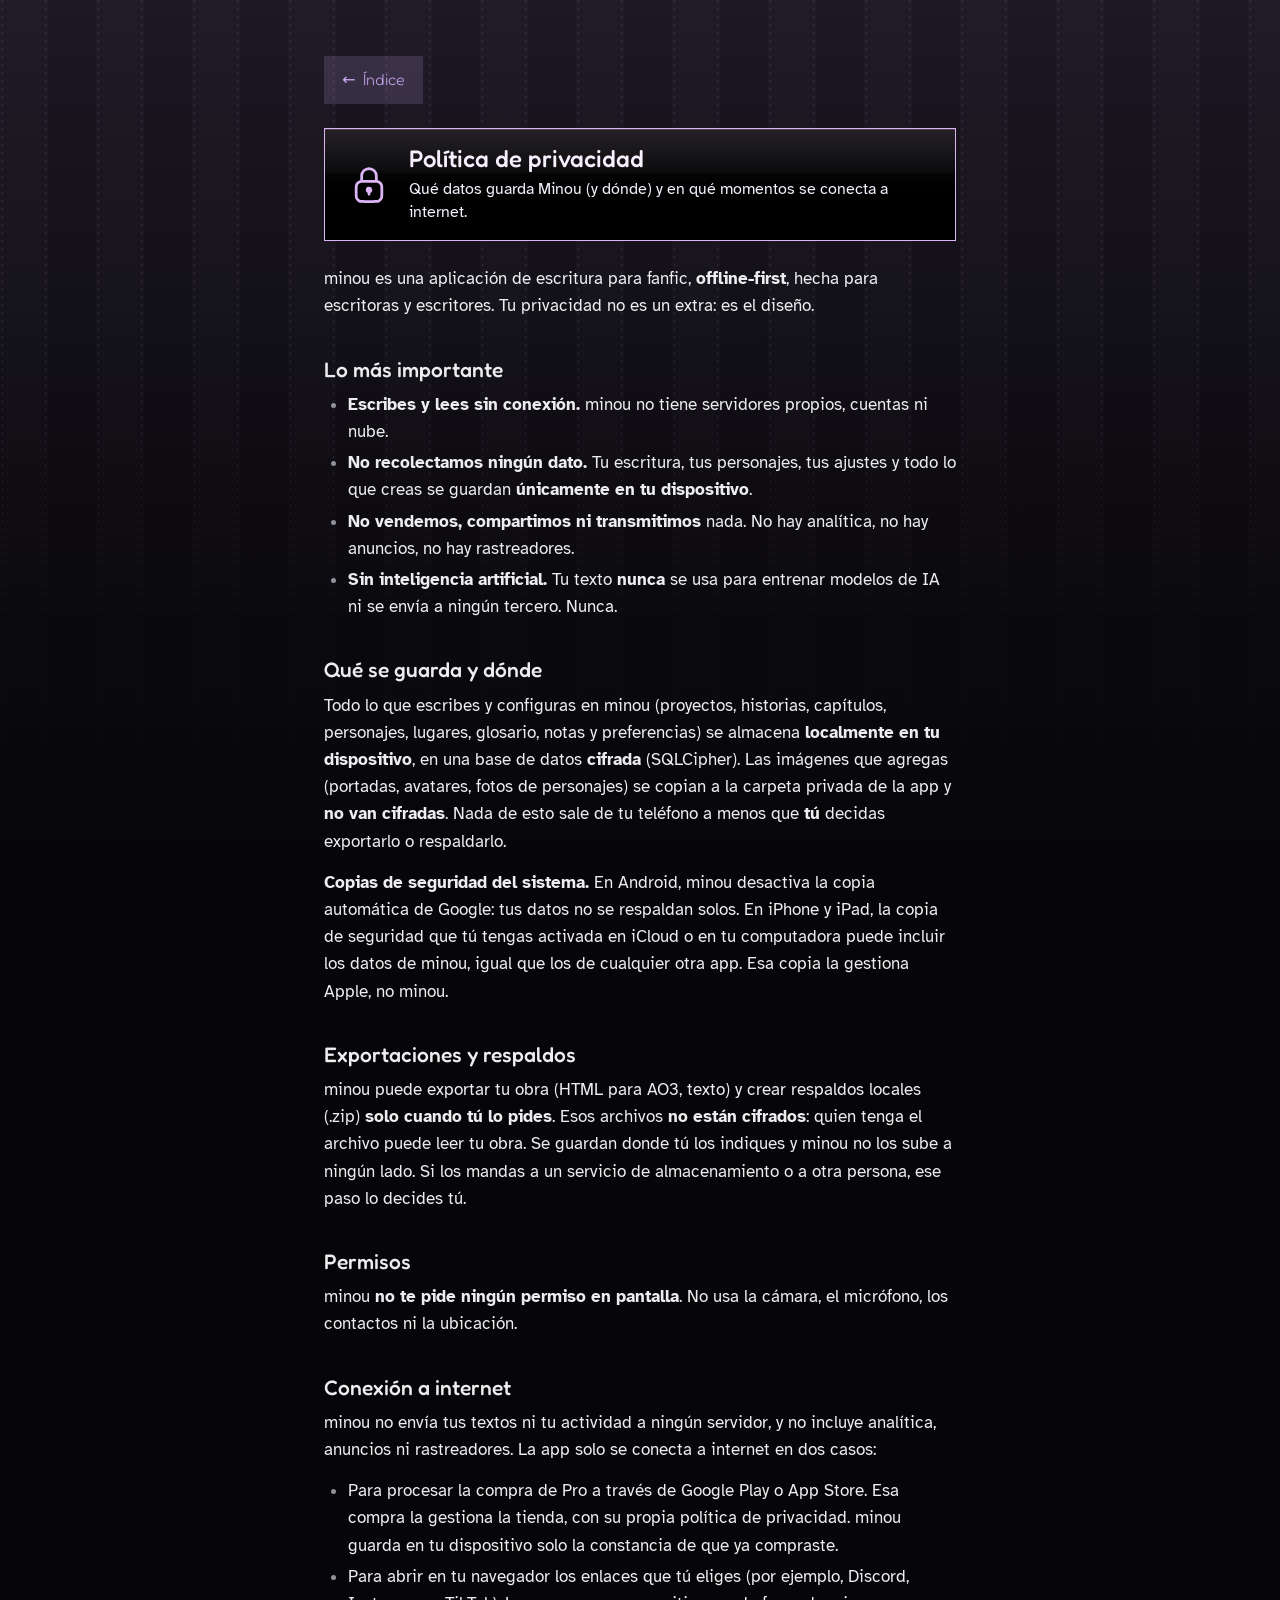
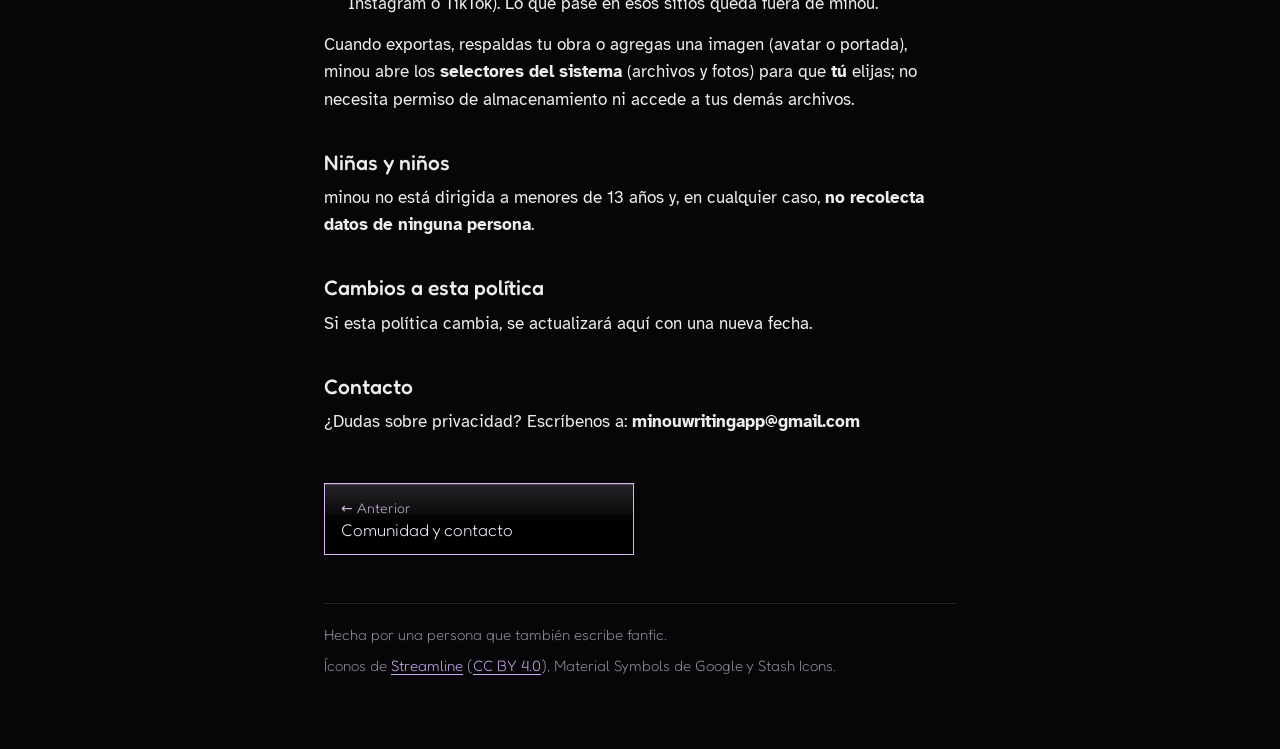
==== privacidad/index.html @ cb9415d2 "Add files via upload" ====
<!doctype html>
<html lang="es-MX">
<head>
<meta charset="utf-8">
<meta name="viewport" content="width=device-width, initial-scale=1">
<title>Política de privacidad | Minou</title>
<meta name="description" content="Qué datos guarda Minou (y dónde) y en qué momentos se conecta a internet.">
<meta name="theme-color" content="#1C1824">
<link rel="icon" type="image/png" sizes="32x32" href="../img/favicon-32.png">
<link rel="apple-touch-icon" href="../img/apple-touch-icon.png">
<link rel="stylesheet" href="../estilo.css">
</head>
<body>
<main class="pagina">
<nav aria-label="Volver">
  <a class="volver" href="../"><span aria-hidden="true">←</span> Índice</a>
</nav>
<header class="encabezado sello">
    <span class="lamina"><svg aria-hidden="true" focusable="false" xmlns="http://www.w3.org/2000/svg" viewBox="0 0 24 24"><path fill="currentColor" d="M10.25 14.75a1.75 1.75 0 1 1 2.5 1.582V17a.75.75 0 0 1-1.5 0v-.668a1.75 1.75 0 0 1-1-1.582"/><path fill="currentColor" d="M7.25 7a4.75 4.75 0 0 1 9.5 0v2.356c.34.058.654.15.953.303a3.75 3.75 0 0 1 1.638 1.638c.227.445.321.925.366 1.471c.043.531.043 1.187.043 2v1.464c0 .813 0 1.469-.043 2c-.045.546-.14 1.026-.366 1.47a3.75 3.75 0 0 1-1.639 1.64c-.444.226-.924.32-1.47.365c-.531.043-1.187.043-2 .043H9.768c-.813 0-1.469 0-2-.043c-.546-.045-1.026-.14-1.47-.366a3.75 3.75 0 0 1-1.64-1.639c-.226-.444-.32-.924-.365-1.47c-.043-.531-.043-1.187-.043-2v-1.464c0-.813 0-1.469.043-2c.045-.546.14-1.026.366-1.47a3.75 3.75 0 0 1 1.639-1.64a3.3 3.3 0 0 1 .952-.302zm8 0a3.25 3.25 0 0 0-6.5 0v2.254q.463-.005 1.018-.004h4.464q.556-.001 1.018.004zm-7.36 3.788c-.453.037-.714.107-.911.207a2.25 2.25 0 0 0-.984.984c-.1.197-.17.458-.207.912c-.037.462-.038 1.056-.038 1.909v1.4c0 .852 0 1.447.038 1.91c.037.453.107.714.207.912c.216.423.56.767.984.983c.197.1.458.17.912.207c.462.037 1.057.038 1.909.038h4.4c.853 0 1.447 0 1.91-.038c.453-.038.714-.107.912-.207c.423-.216.767-.56.983-.983c.1-.198.17-.459.207-.913c.037-.462.038-1.057.038-1.909v-1.4c0-.853 0-1.447-.038-1.91c-.038-.453-.107-.714-.207-.912a2.25 2.25 0 0 0-.983-.983c-.198-.1-.459-.17-.913-.207c-.462-.037-1.057-.038-1.909-.038H9.8c-.852 0-1.447 0-1.91.038"/></svg></span>
    <div class="texto">
      <h1 class="t">Política de privacidad</h1>
      <p class="d">Qué datos guarda Minou (y dónde) y en qué momentos se conecta a internet.</p>
    </div>
</header>
<article class="contenido">
<p>minou es una aplicación de escritura para fanfic, <strong>offline-first</strong>, hecha para escritoras y escritores. Tu privacidad no es un extra: es el diseño.</p>
<h2>Lo más importante</h2>
<ul>
  <li><strong>Escribes y lees sin conexión.</strong> minou no tiene servidores propios, cuentas ni nube.</li>
  <li><strong>No recolectamos ningún dato.</strong> Tu escritura, tus personajes, tus ajustes y todo lo que creas se guardan <strong>únicamente en tu dispositivo</strong>.</li>
  <li><strong>No vendemos, compartimos ni transmitimos</strong> nada. No hay analítica, no hay anuncios, no hay rastreadores.</li>
  <li><strong>Sin inteligencia artificial.</strong> Tu texto <strong>nunca</strong> se usa para entrenar modelos de IA ni se envía a ningún tercero. Nunca.</li>
</ul>
<h2>Qué se guarda y dónde</h2>
<p>Todo lo que escribes y configuras en minou (proyectos, historias, capítulos, personajes, lugares, glosario, notas y preferencias) se almacena <strong>localmente en tu dispositivo</strong>, en una base de datos <strong>cifrada</strong> (SQLCipher). Las imágenes que agregas (portadas, avatares, fotos de personajes) se copian a la carpeta privada de la app y <strong>no van cifradas</strong>. Nada de esto sale de tu teléfono a menos que <strong>tú</strong> decidas exportarlo o respaldarlo.</p>
<p><strong>Copias de seguridad del sistema.</strong> En Android, minou desactiva la copia automática de Google: tus datos no se respaldan solos. En iPhone y iPad, la copia de seguridad que tú tengas activada en iCloud o en tu computadora puede incluir los datos de minou, igual que los de cualquier otra app. Esa copia la gestiona Apple, no minou.</p>
<h2>Exportaciones y respaldos</h2>
<p>minou puede exportar tu obra (HTML para AO3, texto) y crear respaldos locales (.zip) <strong>solo cuando tú lo pides</strong>. Esos archivos <strong>no están cifrados</strong>: quien tenga el archivo puede leer tu obra. Se guardan donde tú los indiques y minou no los sube a ningún lado. Si los mandas a un servicio de almacenamiento o a otra persona, ese paso lo decides tú.</p>
<h2>Permisos</h2>
<p>minou <strong>no te pide ningún permiso en pantalla</strong>. No usa la cámara, el micrófono, los contactos ni la ubicación.</p>
<h2>Conexión a internet</h2>
<p>minou no envía tus textos ni tu actividad a ningún servidor, y no incluye analítica, anuncios ni rastreadores. La app solo se conecta a internet en dos casos:</p>
<ul>
  <li>Para procesar la compra de Pro a través de Google Play o App Store. Esa compra la gestiona la tienda, con su propia política de privacidad. minou guarda en tu dispositivo solo la constancia de que ya compraste.</li>
  <li>Para abrir en tu navegador los enlaces que tú eliges (por ejemplo, Discord, Instagram o TikTok). Lo que pase en esos sitios queda fuera de minou.</li>
</ul>
<p>Cuando exportas, respaldas tu obra o agregas una imagen (avatar o portada), minou abre los <strong>selectores del sistema</strong> (archivos y fotos) para que <strong>tú</strong> elijas; no necesita permiso de almacenamiento ni accede a tus demás archivos.</p>
<h2>Niñas y niños</h2>
<p>minou no está dirigida a menores de 13 años y, en cualquier caso, <strong>no recolecta datos de ninguna persona</strong>.</p>
<h2>Cambios a esta política</h2>
<p>Si esta política cambia, se actualizará aquí con una nueva fecha.</p>
<h2>Contacto</h2>
<p>¿Dudas sobre privacidad? Escríbenos a: <strong>minouwritingapp@gmail.com</strong></p>
</article>
<nav class="paginador" aria-label="Páginas">
  <a href="../contacto/"><small>← Anterior</small><span>Comunidad y contacto</span></a>
</nav>
<footer class="pie">
  <p>Hecha por una persona que también escribe fanfic.</p>
  <p>Íconos de <a href="https://www.streamlinehq.com/">Streamline</a> (<a href="https://creativecommons.org/licenses/by/4.0/">CC BY 4.0</a>), Material Symbols de Google y Stash Icons.</p>
</footer>
</main>
</body>
</html>
---- estilo.css ----
/* minouapp.com. Colores de Taro (claro) y Uva (oscuro), tal cual
   lib/app/theme/themes/lavanda.dart y lavanda_dark.dart. Dos familias de la app:
   Atkinson para leer y Fredoka para todo lo demás, títulos incluidos (Axel,
   2026-11-02; en la app los títulos son Bitter, UI_SYSTEM §1). Sin sombras;
   48 px de objetivo y 14 px de letra como piso. */

@font-face {
  font-family: "Atkinson Hyperlegible";
  src: url("fuentes/AtkinsonHyperlegible-Regular.ttf") format("truetype");
  font-weight: 400;
  font-display: swap;
}
@font-face {
  font-family: "Atkinson Hyperlegible";
  src: url("fuentes/AtkinsonHyperlegible-Bold.ttf") format("truetype");
  font-weight: 700;
  font-display: swap;
}
/* Fredoka Medium para los títulos de la página (Axel, 2026-11-02: todos los
   títulos en Fredoka, no en Bitter). */
@font-face {
  font-family: "Fredoka";
  src: url("fuentes/Fredoka-Medium.ttf") format("truetype");
  font-weight: 500;
  font-display: swap;
}
/* Fredoka Deco: la Fredoka gruesa que la app guarda para identidad
   (UI_SYSTEM §1, "la excepción"); aquí solo la lleva el nombre. */
@font-face {
  font-family: "Fredoka Deco";
  src: url("fuentes/Fredoka-SemiBold.ttf") format("truetype");
  font-weight: 600;
  font-display: swap;
}
/* La app pinta Fredoka con el archivo Light a peso 400 (pubspec.yaml,
   `sectionWeight`); se declara igual para que el navegador no la engorde. */
@font-face {
  font-family: "Fredoka";
  src: url("fuentes/Fredoka-Light.ttf") format("truetype");
  font-weight: 400;
  font-display: swap;
}

:root {
  --display: "Fredoka", system-ui, sans-serif;
  --body: "Atkinson Hyperlegible", system-ui, sans-serif;
  --action: "Fredoka", system-ui, sans-serif;

}

/* La página va siempre oscura (el fondo de abajo es casi negro), así que
   usa las tintas de Uva en claro y en oscuro. */
:root {
  --fondo-arriba: #1C1824;
  --fondo-abajo: #060507;
  --bg: var(--fondo-abajo);
  --surface: #1C1B21;
  --border: rgba(255, 255, 255, 0.13);
  --hair: rgba(237, 237, 239, 0.13);
  --text: #EDEDEF;
  --text-mid: #B0B0B8;
  --text-muted: #909099;
  --accent: #CEACF7;
  --accent-pale: rgba(206, 172, 247, 0.16);
  --accent-hover: rgba(206, 172, 247, 0.24);
  --accent-border: rgba(206, 172, 247, 0.40);
  color-scheme: dark;
}

/* Las cajas (tarjetas, preguntas, Anterior y Siguiente) van en negro con
   orilla de 1 px en el lila claro de la app (accentBright #DDB5F7), en claro
   y en oscuro; al pasar el cursor se tiñen de ciruela #3F244C (Axel,
   2026-11-02). Íconos y acento en lila claro; la descripción, del mismo color
   que el título. Todos los pares pasan AA sobre negro y sobre ciruela. */
.sello, .tarjeta, .preguntas, .paginador a {
  --surface: #000000;
  --surface-hover: #3F244C;
  --border: #DDB5F7;
  --hair: rgba(221, 181, 247, 0.35);
  --text: #F6F0FE;
  --text-mid: #F6F0FE;
  --text-muted: #C9B6DD;
  --accent: #DDB5F7;
  --accent-pale: rgba(221, 181, 247, 0.16);
  --accent-hover: rgba(221, 181, 247, 0.24);
  --accent-border: rgba(221, 181, 247, 0.40);
  color: var(--text);
}

*, *::before, *::after { box-sizing: border-box; }

html { -webkit-text-size-adjust: 100%; }

/* El fondo (Axel, 2026-11-02): degradado de casi negro abajo a un poco más
   claro arriba, y rayas de papel tapiz muy tenues de 48 px con un pespunte
   lila dentro de cada raya clara, que se desvanecen hacia abajo. */
html { background: var(--fondo-abajo); }

body {
  margin: 0;
  min-height: 100vh;
  position: relative;
  background: linear-gradient(to top, var(--fondo-abajo) 0%, #0D0B10 45%, var(--fondo-arriba) 100%) fixed;
  color: var(--text);
  font-family: var(--body);
  font-size: 17px;
  line-height: 1.6;
}

body::before {
  content: "";
  position: fixed;
  inset: 0;
  pointer-events: none;
  z-index: 0;
  background-image: url("data:image/svg+xml,%3Csvg xmlns='http://www.w3.org/2000/svg' width='96' height='8'%3E%3Crect width='48' height='8' fill='%23ffffff' fill-opacity='0.018'/%3E%3Crect x='45' width='1' height='2' fill='%23c9b0f2' fill-opacity='0.16'/%3E%3Crect x='2' width='1' height='2' fill='%23c9b0f2' fill-opacity='0.16'/%3E%3C/svg%3E");
  -webkit-mask-image: linear-gradient(to top, transparent 0%, #000 70%);
  mask-image: linear-gradient(to top, transparent 0%, #000 70%);
}
body > * { position: relative; z-index: 1; }

.pagina {
  max-width: 680px;
  margin: 0 auto;
  padding: 32px 16px 48px;
}
@media (min-width: 720px) {
  .pagina { padding: 56px 24px 64px; }
}

a { color: var(--accent); text-underline-offset: 3px; }
a:focus-visible, button:focus-visible {
  outline: 2px solid var(--accent);
  outline-offset: 2px;
}

/* ── Cabecera del índice ─────────────────────────────── */

.marca {
  display: flex;
  align-items: center;
  gap: 16px;
}
.marca img {
  width: 64px;
  height: 64px;
  border-radius: 16px;
  flex: none;
}
.marca h1 {
  margin: 0;
  font-family: "Fredoka Deco", var(--action);
  font-weight: 600;
  font-size: 34px;
  line-height: 1.05;
}
.marca p {
  margin: 0;
  font-family: var(--action);
  font-size: 16px;
  line-height: 1.2;
  color: var(--accent);
}

.entrada {
  margin: 12px 0 0;
  color: var(--text-mid);
}

.boton {
  display: inline-flex;
  align-items: center;
  justify-content: center;
  min-height: 48px;
  padding: 0 20px;
  border-radius: 0;
  border: 1px solid var(--accent-border);
  background: var(--accent-pale);
  color: var(--accent);
  font-family: var(--action);
  font-size: 16px;
  text-decoration: none;
}
.boton:hover { background: var(--accent-hover); }

/* Las insignias de las tiendas: las dos en un renglón, a la misma altura,
   también en el teléfono más angosto (16 px de orilla por lado). */
.insignias {
  display: flex;
  gap: 12px;
  margin-top: 20px;
}
.insignias a {
  flex: 0 1 auto;
  min-width: 0;
  border-radius: 10px;
}
.insignias img {
  display: block;
  width: auto;
  height: 52px;
  max-width: 100%;
  object-fit: contain;
}
@media (max-width: 380px) {
  .insignias img { height: auto; width: 100%; }
  .insignias a { flex: 1 1 0; }
}

/* ── Rótulo de sección: la única voz en mayúsculas ───── */

.rotulo {
  margin: 40px 0 12px;
  padding-left: 4px;
  font-family: var(--action);
  font-size: 20px;
  font-weight: 500;
  color: var(--accent);
}

/* ── El índice: una tarjeta por página ───────────────── */

/* Cada página es una tarjeta con su ícono solo, en lila, sin recuadro
   (Axel, 2026-11-02). Descargar lleva el ícono de la app. */

.indice {
  list-style: none;
  margin: 0;
  padding: 0;
  display: flex;
  flex-direction: column;
  gap: 12px;
}

.sello {
  display: flex;
  align-items: center;
  gap: 16px;
  padding: 4px 20px;
  border-radius: 0;
  background: var(--surface);
  border: 1px solid var(--border);
  color: inherit;
  text-decoration: none;
}
a.sello:hover { background-color: var(--surface-hover); }

.lamina {
  flex: none;
  display: grid;
  place-items: center;
  width: 40px;
  color: var(--accent);
}
.lamina svg { width: 36px; height: 36px; }
.lamina img.app { width: 40px; height: 40px; border-radius: 10px; }

.texto {
  display: flex;
  flex-direction: column;
  gap: 4px;
  min-width: 0;
  padding: 12px 0;
}
.texto .t {
  margin: 0;
  font-family: var(--display);
  font-weight: 500;
  font-size: 19px;
  line-height: 1.25;
  color: var(--text);
}
.texto .d {
  margin: 0;
  font-size: 15px;
  line-height: 1.45;
  color: var(--text-mid);
}

/* ── Páginas interiores ──────────────────────────────── */

.volver {
  display: inline-flex;
  align-items: center;
  gap: 8px;
  min-height: 48px;
  padding: 0 18px;
  border-radius: 0;
  background: var(--accent-pale);
  color: var(--accent);
  font-family: var(--action);
  font-size: 16px;
  text-decoration: none;
}
.volver:hover { background: var(--accent-hover); }

/* El encabezado es el mismo sello del índice, un poco más grande. */
.encabezado { margin-top: 24px; }
.encabezado .lamina { width: 48px; }
.encabezado .lamina svg { width: 44px; height: 44px; }
.encabezado .texto .t { font-size: 24px; line-height: 1.2; }
.encabezado .texto .d { font-size: 16px; }

.contenido h2 {
  margin: 36px 0 8px;
  font-family: var(--display);
  font-weight: 500;
  font-size: 21px;
  line-height: 1.3;
}
.contenido h2:first-child { margin-top: 32px; }
.contenido > p:first-child { margin-top: 24px; }
.contenido p { margin: 0 0 14px; }
.contenido ul, .contenido ol { margin: 0 0 14px; padding-left: 24px; }
.contenido li { margin: 4px 0; }
.contenido li::marker { color: var(--text-muted); }
.contenido strong { font-weight: 700; }

.tarjeta {
  margin: 16px 0;
  padding: 20px;
  background: var(--surface);
  border: 1px solid var(--border);
  border-radius: 0;
}
.tarjeta h2, .contenido .tarjeta h2:first-child { margin-top: 0; }
.tarjeta p:last-child { margin-bottom: 0; }
.tarjeta .boton { margin-top: 4px; }

.dato {
  font-family: var(--action);
  font-size: 15px;
  color: var(--text-muted);
}

/* Preguntas: su propio índice arriba, como un sitio de antes. */
.contenido .preguntas {
  list-style: none;
  margin: 28px 0 0;
  padding: 0;
  background: var(--surface);
  border: 1px solid var(--border);
  border-radius: 0;
  overflow: hidden;
}
.contenido .preguntas li { margin: 0; }
.preguntas li + li { border-top: 1px solid var(--hair); }
.preguntas a {
  display: flex;
  align-items: center;
  min-height: 48px;
  padding: 10px 16px;
  font-family: var(--action);
  font-size: 16px;
  text-decoration: none;
}
.preguntas a:hover { background-color: var(--surface-hover); }

.contenido h2[id] { scroll-margin-top: 16px; }

/* Anterior y siguiente, como hojas de un libro. */
.paginador {
  display: grid;
  grid-template-columns: 1fr 1fr;
  gap: 12px;
  margin-top: 48px;
}
.paginador a {
  display: flex;
  flex-direction: column;
  justify-content: center;
  min-height: 72px;
  padding: 12px 16px;
  background: var(--surface);
  border: 1px solid var(--border);
  border-radius: 0;
  color: var(--text);
  text-decoration: none;
}
.paginador a:hover { background-color: var(--surface-hover); }
.paginador .siguiente { grid-column: 2; text-align: right; }
.paginador small {
  font-family: var(--action);
  font-size: 14px;
  color: var(--text-muted);
}
.paginador span {
  font-family: var(--action);
  font-size: 17px;
  line-height: 1.35;
}

/* ── Pie ─────────────────────────────────────────────── */

.pie {
  margin-top: 48px;
  padding-top: 20px;
  border-top: 1px solid var(--hair);
  font-family: var(--action);
  font-size: 15px;
  line-height: 1.5;
  color: var(--text-muted);
}
.pie p { margin: 0 0 8px; }

/* Un toque de Web 2.0 en las cajas (Axel, 2026-11-03): un brillo de vidrio
   en la parte de arriba, con orilla marcada como en los botones de 2008, una
   línea de luz arriba por dentro y el negro que se aclara apenas hacia arriba.
   Todo leve: el brillo no pasa de 9 % de blanco, así que el texto que queda
   debajo conserva su contraste. Sin sombra hacia afuera ni blur. */
.sello, .tarjeta, .contenido .preguntas, .paginador a {
  position: relative;
  background-image: linear-gradient(to bottom, rgba(221, 181, 247, 0.07), rgba(221, 181, 247, 0) 60%);
  box-shadow: inset 0 1px 0 rgba(255, 255, 255, 0.16);
}
.sello::before, .tarjeta::before, .contenido .preguntas::before, .paginador a::before {
  content: "";
  position: absolute;
  top: 0;
  left: 0;
  right: 0;
  height: 44%;
  max-height: 44px;
  background: linear-gradient(to bottom, rgba(255, 255, 255, 0.09), rgba(255, 255, 255, 0.025));
  pointer-events: none;
}
.sello > *, .tarjeta > *, .preguntas > li, .paginador a > * { position: relative; }

@media (max-width: 420px) {
  .sello { gap: 14px; padding: 4px 16px; }
  .paginador { grid-template-columns: 1fr; }
  .paginador .siguiente { grid-column: 1; }
}

@media (prefers-reduced-motion: no-preference) {
  a.sello, .boton, .volver, .paginador a, .preguntas a {
    transition: background-color 150ms ease;
  }
}
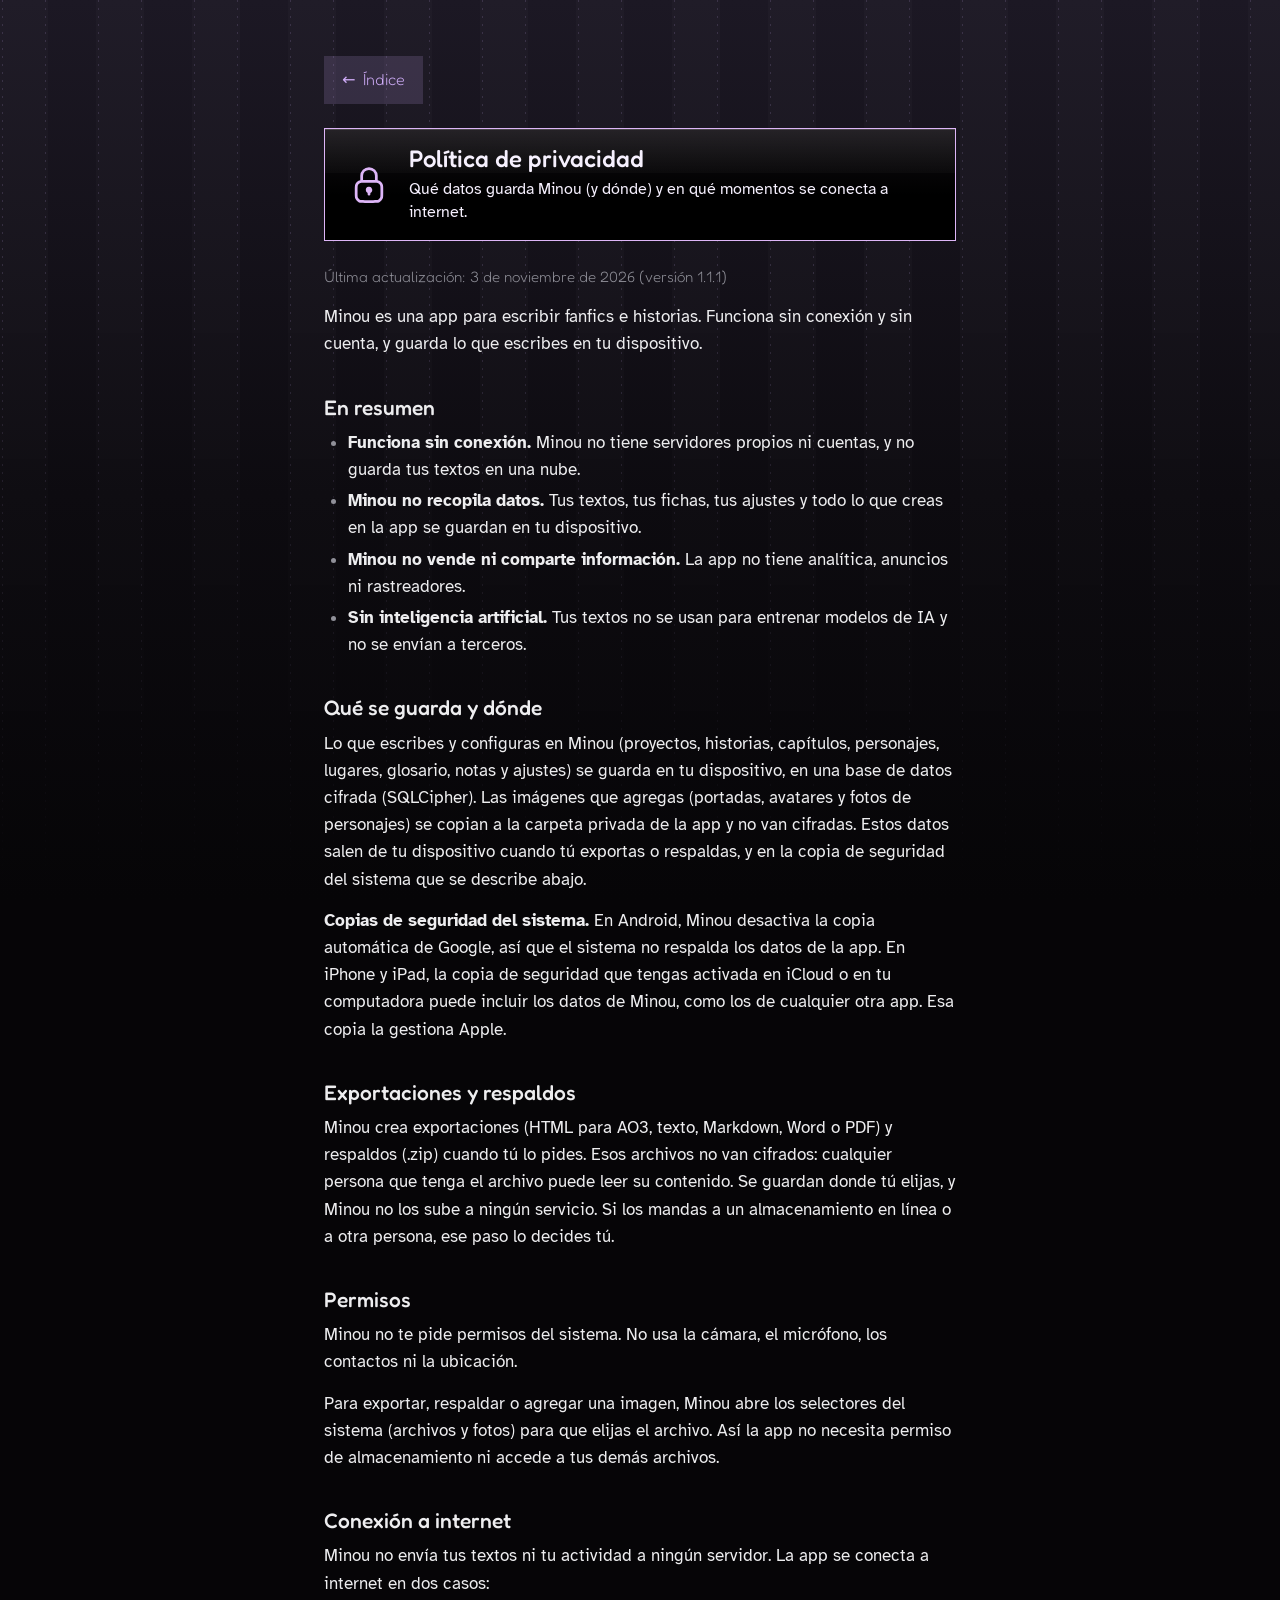
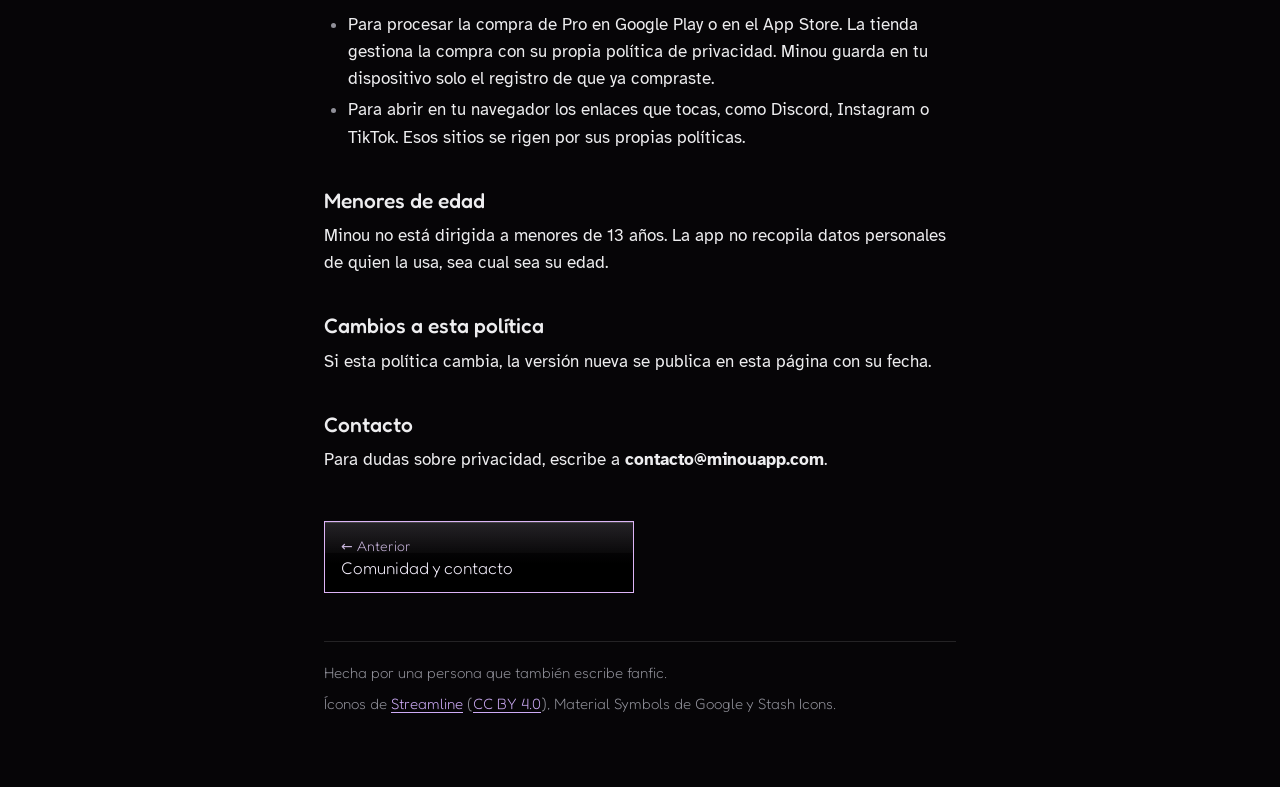
==== commit 154dbe1e: "Add files via upload" ====
--- a/privacidad/index.html
+++ b/privacidad/index.html
@@ -23,34 +23,35 @@
     </div>
 </header>
 <article class="contenido">
-<p>minou es una aplicación de escritura para fanfic, <strong>offline-first</strong>, hecha para escritoras y escritores. Tu privacidad no es un extra: es el diseño.</p>
-<h2>Lo más importante</h2>
+<p class="dato">Última actualización: 3 de noviembre de 2026 (versión 1.1.1)</p>
+<p>Minou es una app para escribir fanfics e historias. Funciona sin conexión y sin cuenta, y guarda lo que escribes en tu dispositivo.</p>
+<h2>En resumen</h2>
 <ul>
-  <li><strong>Escribes y lees sin conexión.</strong> minou no tiene servidores propios, cuentas ni nube.</li>
-  <li><strong>No recolectamos ningún dato.</strong> Tu escritura, tus personajes, tus ajustes y todo lo que creas se guardan <strong>únicamente en tu dispositivo</strong>.</li>
-  <li><strong>No vendemos, compartimos ni transmitimos</strong> nada. No hay analítica, no hay anuncios, no hay rastreadores.</li>
-  <li><strong>Sin inteligencia artificial.</strong> Tu texto <strong>nunca</strong> se usa para entrenar modelos de IA ni se envía a ningún tercero. Nunca.</li>
+  <li><strong>Funciona sin conexión.</strong> Minou no tiene servidores propios ni cuentas, y no guarda tus textos en una nube.</li>
+  <li><strong>Minou no recopila datos.</strong> Tus textos, tus fichas, tus ajustes y todo lo que creas en la app se guardan en tu dispositivo.</li>
+  <li><strong>Minou no vende ni comparte información.</strong> La app no tiene analítica, anuncios ni rastreadores.</li>
+  <li><strong>Sin inteligencia artificial.</strong> Tus textos no se usan para entrenar modelos de IA y no se envían a terceros.</li>
 </ul>
 <h2>Qué se guarda y dónde</h2>
-<p>Todo lo que escribes y configuras en minou (proyectos, historias, capítulos, personajes, lugares, glosario, notas y preferencias) se almacena <strong>localmente en tu dispositivo</strong>, en una base de datos <strong>cifrada</strong> (SQLCipher). Las imágenes que agregas (portadas, avatares, fotos de personajes) se copian a la carpeta privada de la app y <strong>no van cifradas</strong>. Nada de esto sale de tu teléfono a menos que <strong>tú</strong> decidas exportarlo o respaldarlo.</p>
-<p><strong>Copias de seguridad del sistema.</strong> En Android, minou desactiva la copia automática de Google: tus datos no se respaldan solos. En iPhone y iPad, la copia de seguridad que tú tengas activada en iCloud o en tu computadora puede incluir los datos de minou, igual que los de cualquier otra app. Esa copia la gestiona Apple, no minou.</p>
+<p>Lo que escribes y configuras en Minou (proyectos, historias, capítulos, personajes, lugares, glosario, notas y ajustes) se guarda en tu dispositivo, en una base de datos cifrada (SQLCipher). Las imágenes que agregas (portadas, avatares y fotos de personajes) se copian a la carpeta privada de la app y no van cifradas. Estos datos salen de tu dispositivo cuando tú exportas o respaldas, y en la copia de seguridad del sistema que se describe abajo.</p>
+<p><strong>Copias de seguridad del sistema.</strong> En Android, Minou desactiva la copia automática de Google, así que el sistema no respalda los datos de la app. En iPhone y iPad, la copia de seguridad que tengas activada en iCloud o en tu computadora puede incluir los datos de Minou, como los de cualquier otra app. Esa copia la gestiona Apple.</p>
 <h2>Exportaciones y respaldos</h2>
-<p>minou puede exportar tu obra (HTML para AO3, texto) y crear respaldos locales (.zip) <strong>solo cuando tú lo pides</strong>. Esos archivos <strong>no están cifrados</strong>: quien tenga el archivo puede leer tu obra. Se guardan donde tú los indiques y minou no los sube a ningún lado. Si los mandas a un servicio de almacenamiento o a otra persona, ese paso lo decides tú.</p>
+<p>Minou crea exportaciones (HTML para AO3, texto, Markdown, Word o PDF) y respaldos (.zip) cuando tú lo pides. Esos archivos no van cifrados: cualquier persona que tenga el archivo puede leer su contenido. Se guardan donde tú elijas, y Minou no los sube a ningún servicio. Si los mandas a un almacenamiento en línea o a otra persona, ese paso lo decides tú.</p>
 <h2>Permisos</h2>
-<p>minou <strong>no te pide ningún permiso en pantalla</strong>. No usa la cámara, el micrófono, los contactos ni la ubicación.</p>
+<p>Minou no te pide permisos del sistema. No usa la cámara, el micrófono, los contactos ni la ubicación.</p>
+<p>Para exportar, respaldar o agregar una imagen, Minou abre los selectores del sistema (archivos y fotos) para que elijas el archivo. Así la app no necesita permiso de almacenamiento ni accede a tus demás archivos.</p>
 <h2>Conexión a internet</h2>
-<p>minou no envía tus textos ni tu actividad a ningún servidor, y no incluye analítica, anuncios ni rastreadores. La app solo se conecta a internet en dos casos:</p>
+<p>Minou no envía tus textos ni tu actividad a ningún servidor. La app se conecta a internet en dos casos:</p>
 <ul>
-  <li>Para procesar la compra de Pro a través de Google Play o App Store. Esa compra la gestiona la tienda, con su propia política de privacidad. minou guarda en tu dispositivo solo la constancia de que ya compraste.</li>
-  <li>Para abrir en tu navegador los enlaces que tú eliges (por ejemplo, Discord, Instagram o TikTok). Lo que pase en esos sitios queda fuera de minou.</li>
+  <li>Para procesar la compra de Pro en Google Play o en el App Store. La tienda gestiona la compra con su propia política de privacidad. Minou guarda en tu dispositivo solo el registro de que ya compraste.</li>
+  <li>Para abrir en tu navegador los enlaces que tocas, como Discord, Instagram o TikTok. Esos sitios se rigen por sus propias políticas.</li>
 </ul>
-<p>Cuando exportas, respaldas tu obra o agregas una imagen (avatar o portada), minou abre los <strong>selectores del sistema</strong> (archivos y fotos) para que <strong>tú</strong> elijas; no necesita permiso de almacenamiento ni accede a tus demás archivos.</p>
-<h2>Niñas y niños</h2>
-<p>minou no está dirigida a menores de 13 años y, en cualquier caso, <strong>no recolecta datos de ninguna persona</strong>.</p>
+<h2>Menores de edad</h2>
+<p>Minou no está dirigida a menores de 13 años. La app no recopila datos personales de quien la usa, sea cual sea su edad.</p>
 <h2>Cambios a esta política</h2>
-<p>Si esta política cambia, se actualizará aquí con una nueva fecha.</p>
+<p>Si esta política cambia, la versión nueva se publica en esta página con su fecha.</p>
 <h2>Contacto</h2>
-<p>¿Dudas sobre privacidad? Escríbenos a: <strong>minouwritingapp@gmail.com</strong></p>
+<p>Para dudas sobre privacidad, escribe a <strong>contacto@minouapp.com</strong>.</p>
 </article>
 <nav class="paginador" aria-label="Páginas">
   <a href="../contacto/"><small>← Anterior</small><span>Comunidad y contacto</span></a>
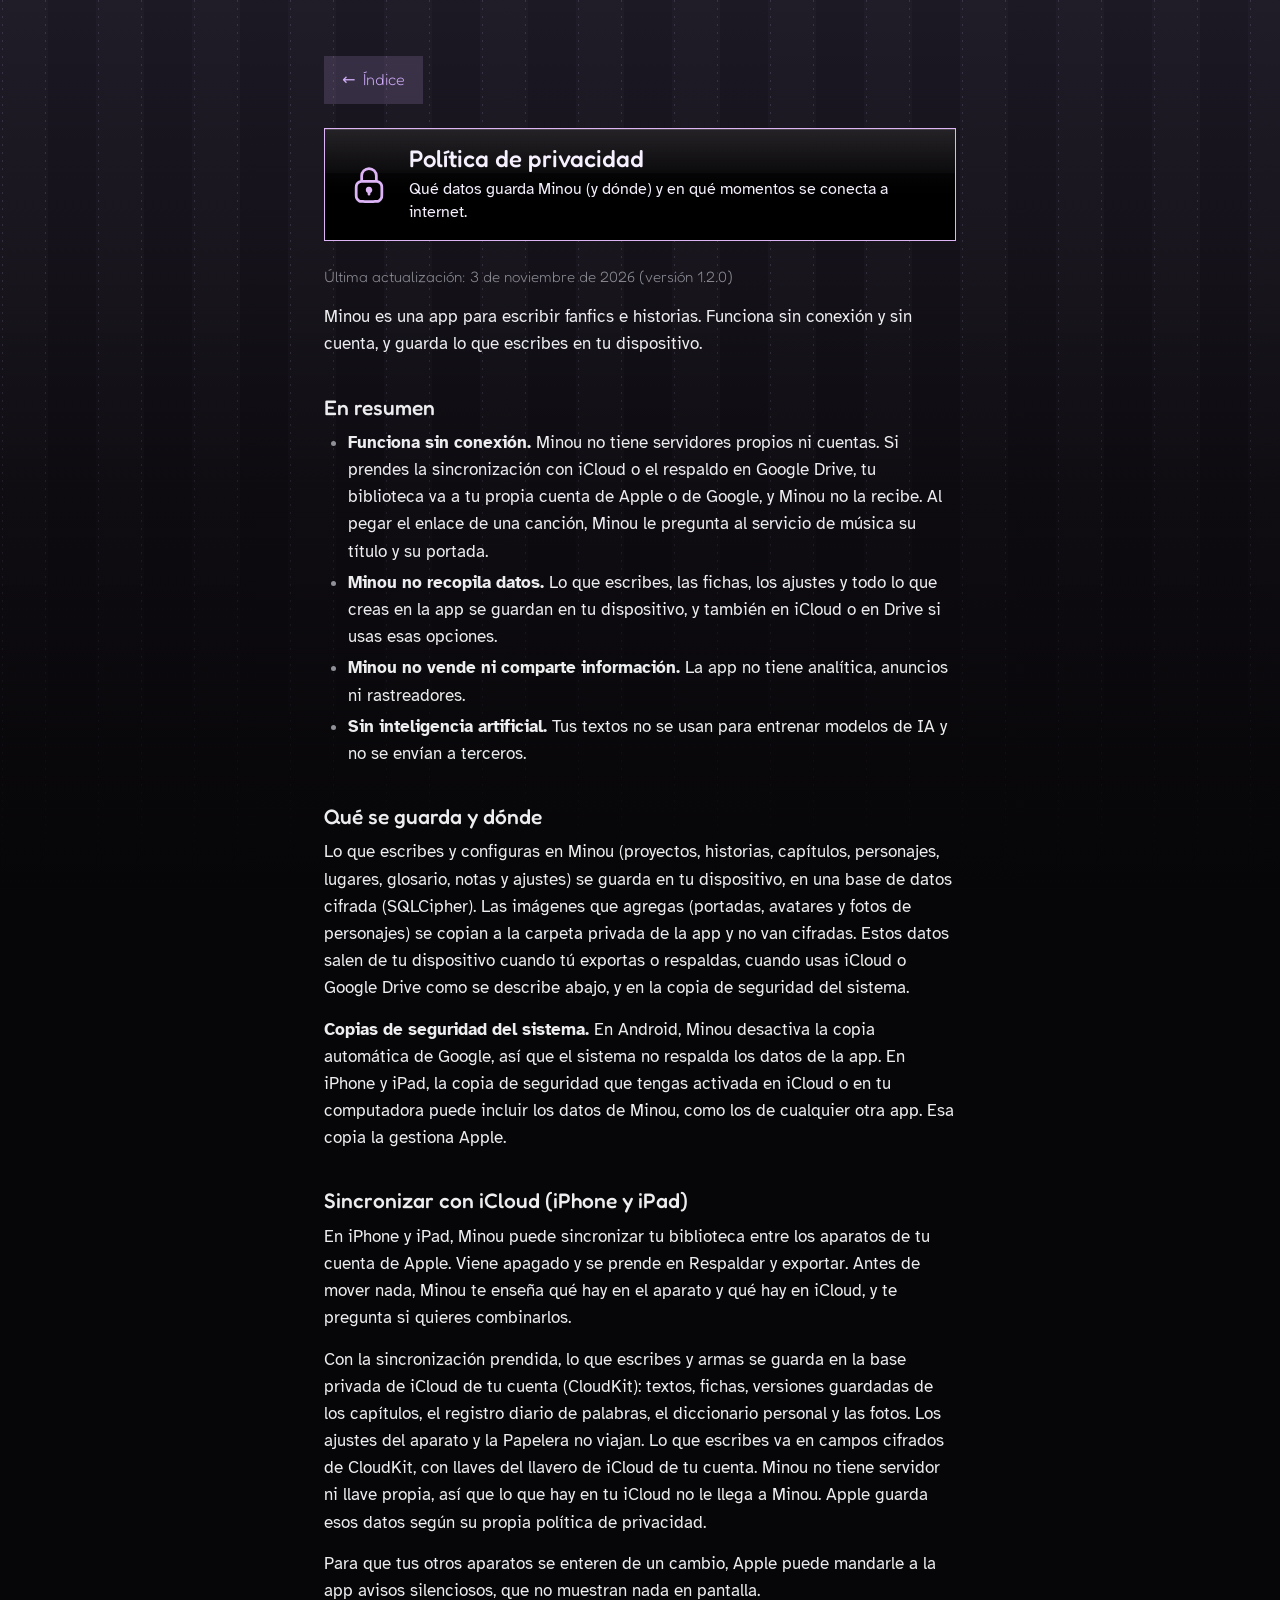
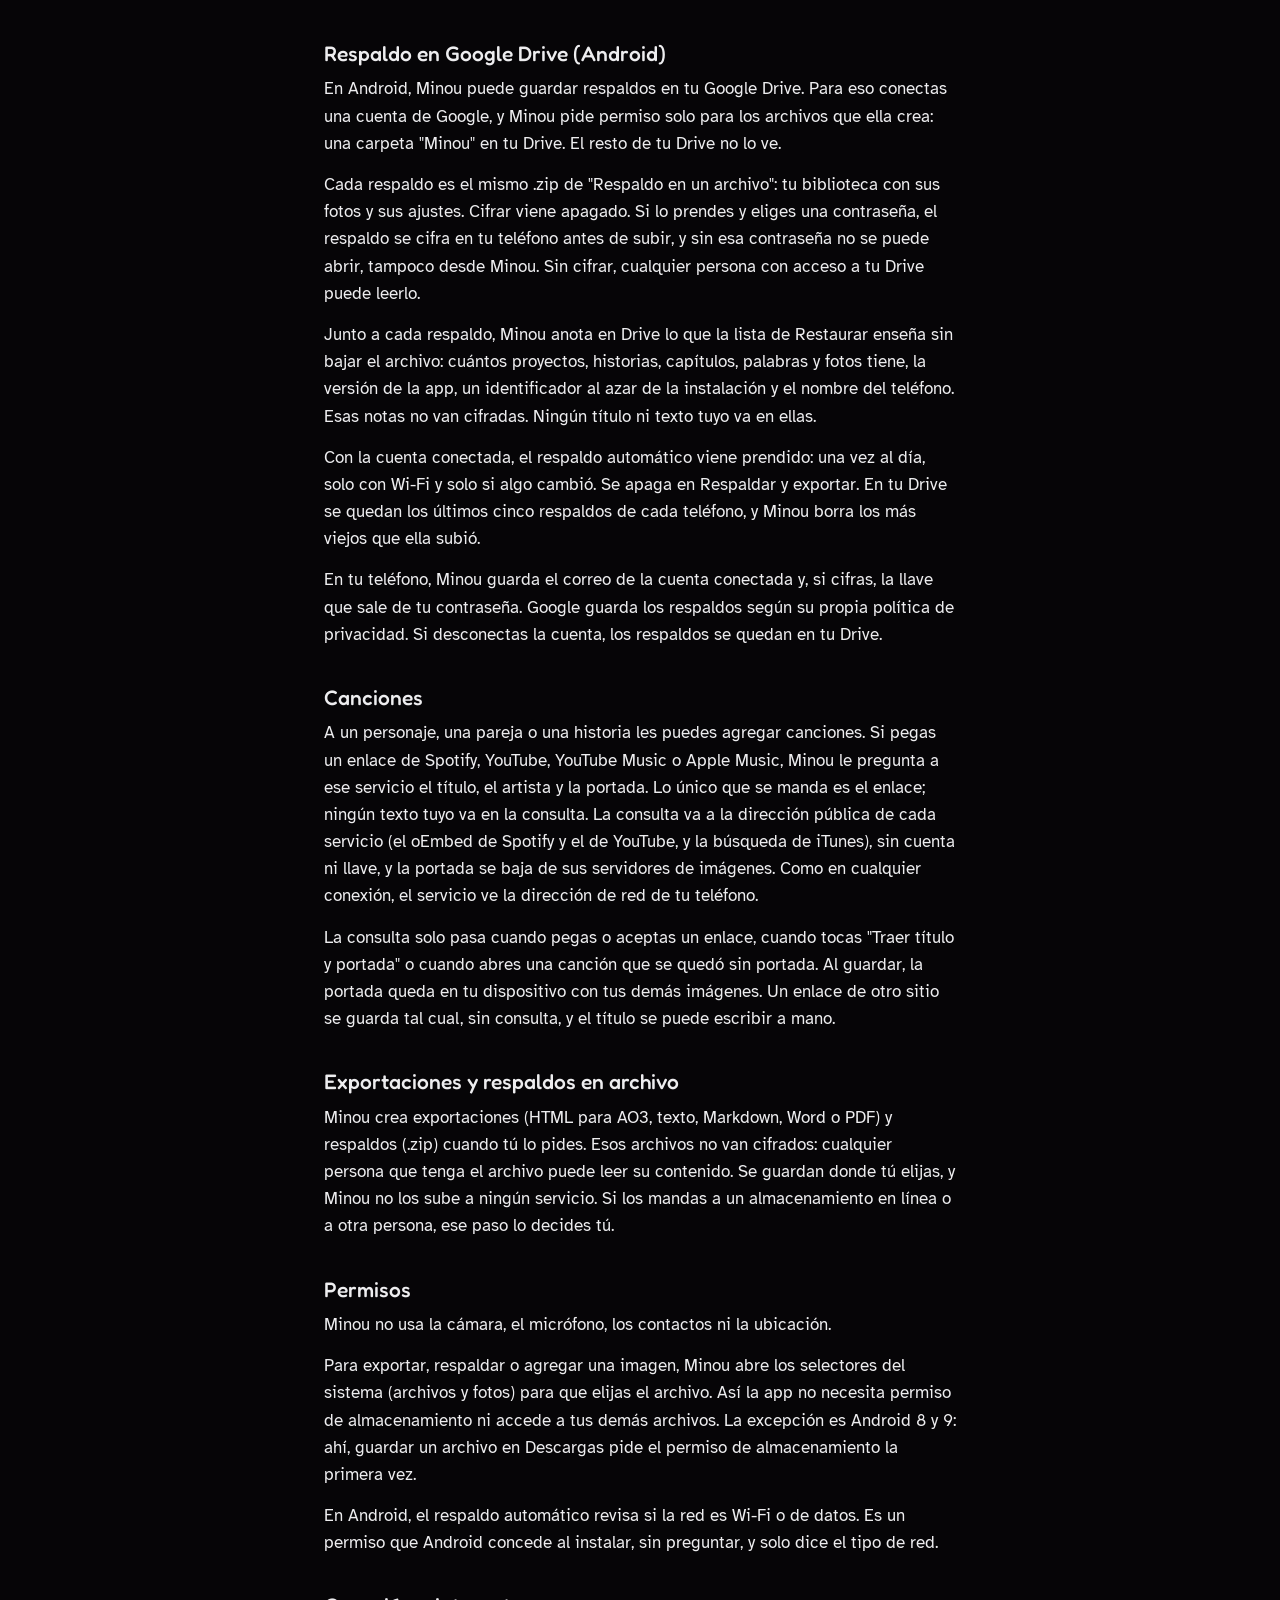
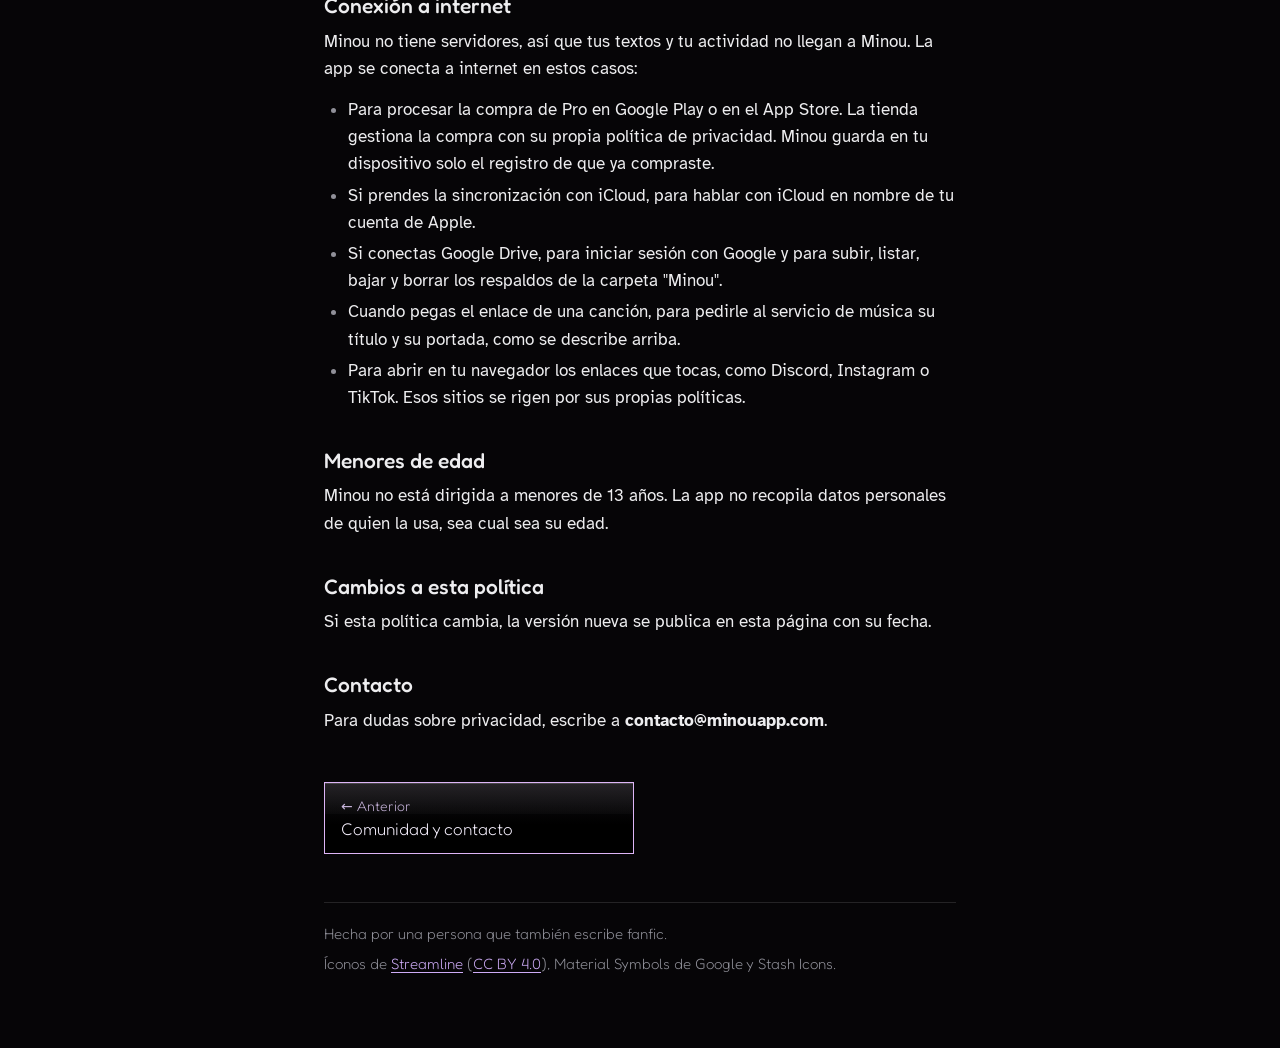
==== commit 1d518f18: "Actualización de Privacidad" ====
--- a/privacidad/index.html
+++ b/privacidad/index.html
@@ -23,27 +23,44 @@
     </div>
 </header>
 <article class="contenido">
-<p class="dato">Última actualización: 3 de noviembre de 2026 (versión 1.1.1)</p>
+<p class="dato">Última actualización: 3 de noviembre de 2026 (versión 1.2.0)</p>
 <p>Minou es una app para escribir fanfics e historias. Funciona sin conexión y sin cuenta, y guarda lo que escribes en tu dispositivo.</p>
 <h2>En resumen</h2>
 <ul>
-  <li><strong>Funciona sin conexión.</strong> Minou no tiene servidores propios ni cuentas, y no guarda tus textos en una nube.</li>
-  <li><strong>Minou no recopila datos.</strong> Tus textos, tus fichas, tus ajustes y todo lo que creas en la app se guardan en tu dispositivo.</li>
+  <li><strong>Funciona sin conexión.</strong> Minou no tiene servidores propios ni cuentas. Si prendes la sincronización con iCloud o el respaldo en Google Drive, tu biblioteca va a tu propia cuenta de Apple o de Google, y Minou no la recibe. Al pegar el enlace de una canción, Minou le pregunta al servicio de música su título y su portada.</li>
+  <li><strong>Minou no recopila datos.</strong> Lo que escribes, las fichas, los ajustes y todo lo que creas en la app se guardan en tu dispositivo, y también en iCloud o en Drive si usas esas opciones.</li>
   <li><strong>Minou no vende ni comparte información.</strong> La app no tiene analítica, anuncios ni rastreadores.</li>
   <li><strong>Sin inteligencia artificial.</strong> Tus textos no se usan para entrenar modelos de IA y no se envían a terceros.</li>
 </ul>
 <h2>Qué se guarda y dónde</h2>
-<p>Lo que escribes y configuras en Minou (proyectos, historias, capítulos, personajes, lugares, glosario, notas y ajustes) se guarda en tu dispositivo, en una base de datos cifrada (SQLCipher). Las imágenes que agregas (portadas, avatares y fotos de personajes) se copian a la carpeta privada de la app y no van cifradas. Estos datos salen de tu dispositivo cuando tú exportas o respaldas, y en la copia de seguridad del sistema que se describe abajo.</p>
+<p>Lo que escribes y configuras en Minou (proyectos, historias, capítulos, personajes, lugares, glosario, notas y ajustes) se guarda en tu dispositivo, en una base de datos cifrada (SQLCipher). Las imágenes que agregas (portadas, avatares y fotos de personajes) se copian a la carpeta privada de la app y no van cifradas. Estos datos salen de tu dispositivo cuando tú exportas o respaldas, cuando usas iCloud o Google Drive como se describe abajo, y en la copia de seguridad del sistema.</p>
 <p><strong>Copias de seguridad del sistema.</strong> En Android, Minou desactiva la copia automática de Google, así que el sistema no respalda los datos de la app. En iPhone y iPad, la copia de seguridad que tengas activada en iCloud o en tu computadora puede incluir los datos de Minou, como los de cualquier otra app. Esa copia la gestiona Apple.</p>
-<h2>Exportaciones y respaldos</h2>
+<h2>Sincronizar con iCloud (iPhone y iPad)</h2>
+<p>En iPhone y iPad, Minou puede sincronizar tu biblioteca entre los aparatos de tu cuenta de Apple. Viene apagado y se prende en Respaldar y exportar. Antes de mover nada, Minou te enseña qué hay en el aparato y qué hay en iCloud, y te pregunta si quieres combinarlos.</p>
+<p>Con la sincronización prendida, lo que escribes y armas se guarda en la base privada de iCloud de tu cuenta (CloudKit): textos, fichas, versiones guardadas de los capítulos, el registro diario de palabras, el diccionario personal y las fotos. Los ajustes del aparato y la Papelera no viajan. Lo que escribes va en campos cifrados de CloudKit, con llaves del llavero de iCloud de tu cuenta. Minou no tiene servidor ni llave propia, así que lo que hay en tu iCloud no le llega a Minou. Apple guarda esos datos según su propia política de privacidad.</p>
+<p>Para que tus otros aparatos se enteren de un cambio, Apple puede mandarle a la app avisos silenciosos, que no muestran nada en pantalla.</p>
+<h2>Respaldo en Google Drive (Android)</h2>
+<p>En Android, Minou puede guardar respaldos en tu Google Drive. Para eso conectas una cuenta de Google, y Minou pide permiso solo para los archivos que ella crea: una carpeta "Minou" en tu Drive. El resto de tu Drive no lo ve.</p>
+<p>Cada respaldo es el mismo .zip de "Respaldo en un archivo": tu biblioteca con sus fotos y sus ajustes. Cifrar viene apagado. Si lo prendes y eliges una contraseña, el respaldo se cifra en tu teléfono antes de subir, y sin esa contraseña no se puede abrir, tampoco desde Minou. Sin cifrar, cualquier persona con acceso a tu Drive puede leerlo.</p>
+<p>Junto a cada respaldo, Minou anota en Drive lo que la lista de Restaurar enseña sin bajar el archivo: cuántos proyectos, historias, capítulos, palabras y fotos tiene, la versión de la app, un identificador al azar de la instalación y el nombre del teléfono. Esas notas no van cifradas. Ningún título ni texto tuyo va en ellas.</p>
+<p>Con la cuenta conectada, el respaldo automático viene prendido: una vez al día, solo con Wi-Fi y solo si algo cambió. Se apaga en Respaldar y exportar. En tu Drive se quedan los últimos cinco respaldos de cada teléfono, y Minou borra los más viejos que ella subió.</p>
+<p>En tu teléfono, Minou guarda el correo de la cuenta conectada y, si cifras, la llave que sale de tu contraseña. Google guarda los respaldos según su propia política de privacidad. Si desconectas la cuenta, los respaldos se quedan en tu Drive.</p>
+<h2>Canciones</h2>
+<p>A un personaje, una pareja o una historia les puedes agregar canciones. Si pegas un enlace de Spotify, YouTube, YouTube Music o Apple Music, Minou le pregunta a ese servicio el título, el artista y la portada. Lo único que se manda es el enlace; ningún texto tuyo va en la consulta. La consulta va a la dirección pública de cada servicio (el oEmbed de Spotify y el de YouTube, y la búsqueda de iTunes), sin cuenta ni llave, y la portada se baja de sus servidores de imágenes. Como en cualquier conexión, el servicio ve la dirección de red de tu teléfono.</p>
+<p>La consulta solo pasa cuando pegas o aceptas un enlace, cuando tocas "Traer título y portada" o cuando abres una canción que se quedó sin portada. Al guardar, la portada queda en tu dispositivo con tus demás imágenes. Un enlace de otro sitio se guarda tal cual, sin consulta, y el título se puede escribir a mano.</p>
+<h2>Exportaciones y respaldos en archivo</h2>
 <p>Minou crea exportaciones (HTML para AO3, texto, Markdown, Word o PDF) y respaldos (.zip) cuando tú lo pides. Esos archivos no van cifrados: cualquier persona que tenga el archivo puede leer su contenido. Se guardan donde tú elijas, y Minou no los sube a ningún servicio. Si los mandas a un almacenamiento en línea o a otra persona, ese paso lo decides tú.</p>
 <h2>Permisos</h2>
-<p>Minou no te pide permisos del sistema. No usa la cámara, el micrófono, los contactos ni la ubicación.</p>
-<p>Para exportar, respaldar o agregar una imagen, Minou abre los selectores del sistema (archivos y fotos) para que elijas el archivo. Así la app no necesita permiso de almacenamiento ni accede a tus demás archivos.</p>
+<p>Minou no usa la cámara, el micrófono, los contactos ni la ubicación.</p>
+<p>Para exportar, respaldar o agregar una imagen, Minou abre los selectores del sistema (archivos y fotos) para que elijas el archivo. Así la app no necesita permiso de almacenamiento ni accede a tus demás archivos. La excepción es Android 8 y 9: ahí, guardar un archivo en Descargas pide el permiso de almacenamiento la primera vez.</p>
+<p>En Android, el respaldo automático revisa si la red es Wi-Fi o de datos. Es un permiso que Android concede al instalar, sin preguntar, y solo dice el tipo de red.</p>
 <h2>Conexión a internet</h2>
-<p>Minou no envía tus textos ni tu actividad a ningún servidor. La app se conecta a internet en dos casos:</p>
+<p>Minou no tiene servidores, así que tus textos y tu actividad no llegan a Minou. La app se conecta a internet en estos casos:</p>
 <ul>
   <li>Para procesar la compra de Pro en Google Play o en el App Store. La tienda gestiona la compra con su propia política de privacidad. Minou guarda en tu dispositivo solo el registro de que ya compraste.</li>
+  <li>Si prendes la sincronización con iCloud, para hablar con iCloud en nombre de tu cuenta de Apple.</li>
+  <li>Si conectas Google Drive, para iniciar sesión con Google y para subir, listar, bajar y borrar los respaldos de la carpeta "Minou".</li>
+  <li>Cuando pegas el enlace de una canción, para pedirle al servicio de música su título y su portada, como se describe arriba.</li>
   <li>Para abrir en tu navegador los enlaces que tocas, como Discord, Instagram o TikTok. Esos sitios se rigen por sus propias políticas.</li>
 </ul>
 <h2>Menores de edad</h2>
